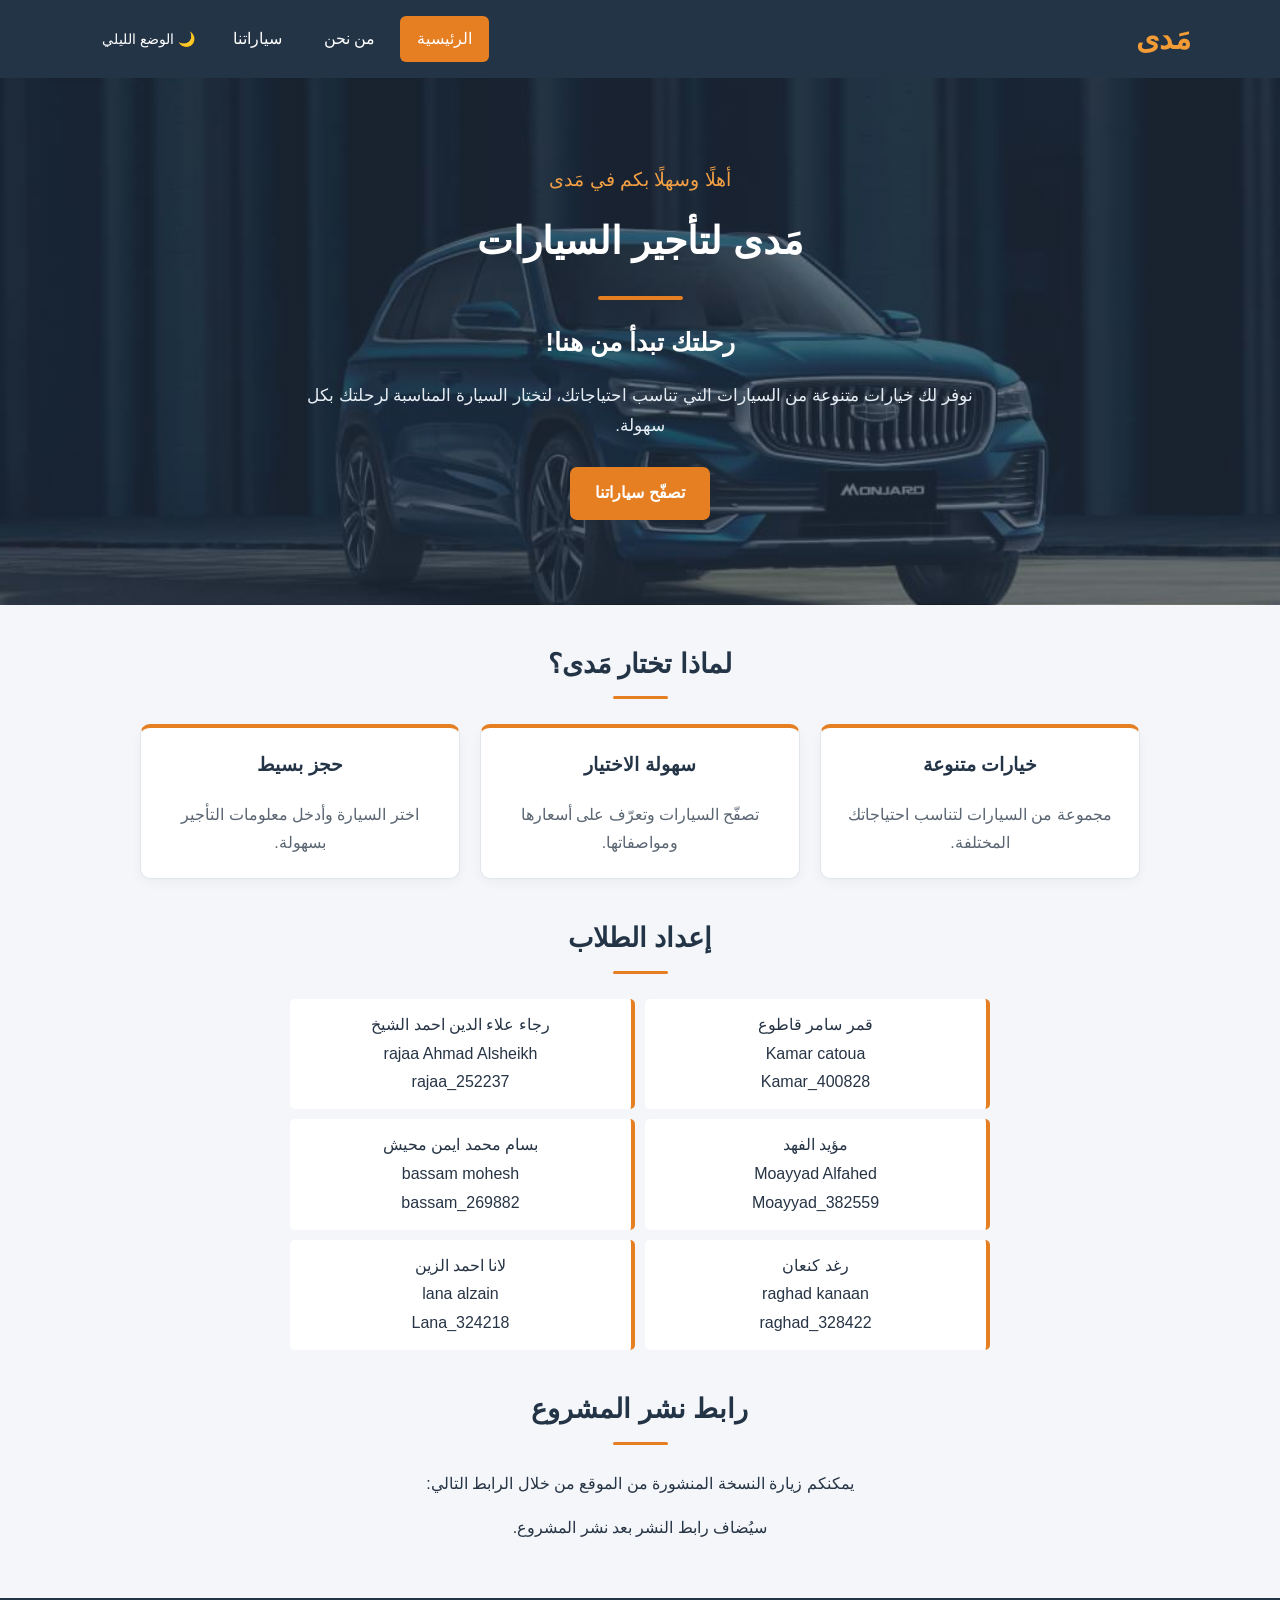
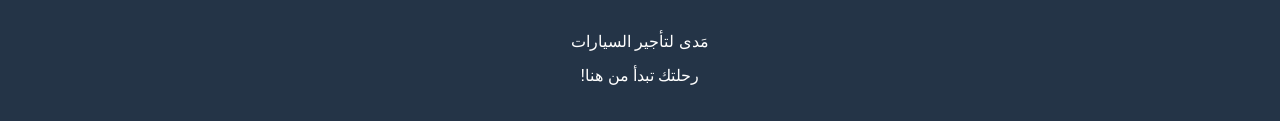
==== index.html @ 6b1735a7 "Add files via upload" ====
﻿<!DOCTYPE html>
<html xmlns="http://www.w3.org/1999/xhtml" lang="ar" xml:lang="ar">
<head>
    <meta charset="utf-8" />
    <meta name="viewport" content="width=device-width, initial-scale=1.0" />
    <title>مَدى لتأجير السيارات - الرئيسية</title>
    <link rel="stylesheet" type="text/css" href="about.css" />
</head>

<body>

    <div class="navigation">
        <div class="nav-container">
            <a href="home.html" class="logo">مَدى</a>

            <div class="nav-links">
                <a href="home.html" class="active">الرئيسية</a>
                <a href="Abouteus.html">من نحن</a>
                <a href="Cars.html">سياراتنا</a>
                <button type="button" id="themeToggle" class="theme-toggle">
                    🌙 الوضع الليلي
                </button>
            </div>
        </div>
    </div>

    <div class="hero">
        <div class="hero-content">

            <p class="welcome">أهلًا وسهلًا بكم في مَدى</p>

            <h1>مَدى لتأجير السيارات</h1>


            <div class="orange-line"></div>

            <h2>رحلتك تبدأ من هنا!</h2>

            <p class="intro">
                نوفر لك خيارات متنوعة من السيارات التي تناسب احتياجاتك،
                لتختار السيارة المناسبة لرحلتك بكل سهولة.
            </p>

            <a href="Cars.html" class="main-button">
                تصفّح سياراتنا
            </a>

        </div>
    </div>

    <div class="section">
        <h2 class="section-title">لماذا تختار مَدى؟</h2>

        <div class="feature-list">

            <div class="feature-box">
                <h3>خيارات متنوعة</h3>
                <p>
                    مجموعة من السيارات لتناسب احتياجاتك المختلفة.
                </p>
            </div>

            <div class="feature-box">
                <h3>سهولة الاختيار</h3>
                <p>
                    تصفّح السيارات وتعرّف على أسعارها ومواصفاتها.
                </p>
            </div>

            <div class="feature-box">
                <h3>حجز بسيط</h3>
                <p>
                    اختر السيارة وأدخل معلومات التأجير بسهولة.
                </p>
            </div>

        </div>
    </div>

    <div class="section team">
        <h2 class="section-title">إعداد الطلاب</h2>

        <div class="team-members">

            <p>
                قمر سامر قاطوع<br />
                Kamar catoua<br />
                Kamar_400828
            </p>

            <p>
                رجاء علاء الدين احمد الشيخ <br />
                rajaa Ahmad Alsheikh <br />
                rajaa_252237
            </p>

            <p>
                مؤيد الفهد  <br />
                Moayyad Alfahed <br />
                Moayyad_382559
            </p>

            <p>
                بسام محمد ايمن محيش <br />
                bassam mohesh<br />
                bassam_269882
            </p>

            <p>
                رغد كنعان <br />
                raghad kanaan<br />
                raghad_328422
            </p>

            <p>
                لانا احمد الزين <br />
                lana alzain<br />
                Lana_324218
            </p>

        </div>
    </div>

    <div class="section publication">
        <h2 class="section-title">رابط نشر المشروع</h2>

        <p>
            يمكنكم زيارة النسخة المنشورة من الموقع من خلال الرابط التالي:
        </p>

        <p>
            سيُضاف رابط النشر بعد نشر المشروع.
        </p>
    </div>

    <div class="footer">
        <p>مَدى لتأجير السيارات</p>
        <p>رحلتك تبدأ من هنا!</p>
    </div>
    <script type="text/javascript" src="https://code.jquery.com/jquery-3.7.1.min.js"></script>
    <script type="text/javascript" src="myFunctions.js"></script>
</body>
</html>
---- about.css ----
/* إعدادات الصفحة العامة */

* {
	box-sizing: border-box;
}

html {
	direction: rtl;
}

body {
	margin: 0;
	padding: 0;
	font-family: Arial, Tahoma, sans-serif;
	background-color: #f4f6f9;
	color: #263445;
	line-height: 1.8;
}

/* شريط التنقل */

.navigation {
	background-color: #243447;
	color: #ffffff;
	box-shadow: 0 3px 10px rgba(0, 0, 0, 0.12);
}

.nav-container {
	max-width: 1150px;
	min-height: 76px;
	margin: 0 auto;
	padding: 12px 24px;
	display: flex;
	align-items: center;
	justify-content: space-between;
	gap: 20px;
}

.logo {
	color: #f39c35;
	font-size: 30px;
	font-weight: bold;
	text-decoration: none;
}

.nav-links {
	display: flex;
	flex-wrap: wrap;
	gap: 8px;
}

	.nav-links a {
		color: #ffffff;
		text-decoration: none;
		padding: 9px 17px;
		border-radius: 6px;
		transition: background-color 0.2s ease;
	}

		.nav-links a:hover,
		.nav-links a.active {
			background-color: #e67e22;
			color: #ffffff;
		}

/* الواجهة الرئيسية */

.hero {
background-image: linear-gradient(
rgba(36, 52, 71, 0.65),
rgba(36, 52, 71, 0.65)
), url("images/car-bg.jpg");

background-size: cover;
background-position: center;
background-repeat: no-repeat;

color: #ffffff;
padding: 85px 20px;
text-align: center;

}

.hero-content {
	max-width: 800px;
	margin: 0 auto;
}

.page-hero {
	padding: 60px 20px;
}

.welcome {
	color: #f3a044;
	font-size: 19px;
	margin: 0 0 10px;
}

.hero h1 {
	font-size: 38px;
	margin: 10px 0;
}

.hero h2 {
	font-size: 25px;
	margin: 16px 0;
}

.orange-line {
	width: 85px;
	height: 4px;
	margin: 20px auto;
	background-color: #e67e22;
	border-radius: 5px;
}

.intro {
	max-width: 680px;
	margin: 15px auto 25px;
	color: #e6edf4;
	font-size: 17px;
}

/* الأزرار */

.main-button {
	display: inline-block;
	background-color: #e67e22;
	color: #ffffff;
	border: none;
	border-radius: 7px;
	padding: 12px 25px;
	font-size: 16px;
	font-family: inherit;
	font-weight: bold;
	text-decoration: none;
	text-align: center;
	cursor: pointer;
	transition: background-color 0.2s ease, transform 0.2s ease;
}

	.main-button:hover {
		background-color: #cf6814;
		transform: translateY(-2px);
	}

.small-button {
	background-color: #243447;
	color: #ffffff;
	border: none;
	border-radius: 5px;
	padding: 8px 12px;
	font-family: inherit;
	font-size: 13px;
	cursor: pointer;
	transition: background-color 0.2s ease;
}

	.small-button:hover {
		background-color: #e67e22;
	}

/* الأقسام العامة */

.section {
	max-width: 1150px;
	margin: 35px auto;
	padding: 0 24px;
}

.section-title {
	color: #243447;
	text-align: center;
	font-size: 27px;
	margin: 0 0 25px;
}

	.section-title:after {
		content: "";
		display: block;
		width: 55px;
		height: 3px;
		background-color: #e67e22;
		margin: 8px auto 0;
		border-radius: 5px;
	}

/* المميزات */

.feature-list {
	display: flex;
	flex-wrap: wrap;
	justify-content: center;
	gap: 20px;
}

.feature-box {
	flex: 1 1 220px;
	max-width: 320px;
	background-color: #ffffff;
	border: 1px solid #e1e6ec;
	border-top: 4px solid #e67e22;
	border-radius: 10px;
	padding: 20px 16px;
	text-align: center;
	box-shadow: 0 4px 12px rgba(0, 0, 0, 0.04);
}

	.feature-box h3 {
		color: #243447;
		margin-top: 0;
	}

	.feature-box p {
		margin-bottom: 0;
		color: #5b6673;
	}

/* أعضاء الفريق */

.team-members {
	display: grid;
	grid-template-columns: repeat(2, minmax(0, 1fr));
	gap: 10px;
	max-width: 700px;
	margin: 0 auto;
}

	.team-members p {
		width: auto;
		min-width: 0;
		margin: 0;
		padding: 12px 18px;
		background-color: #ffffff;
		border-right: 4px solid #e67e22;
		border-radius: 5px;
		text-align: center;
		overflow-wrap: anywhere;
	}

/* معلومات المكتب */

.info-box {
	max-width: 750px;
	margin: 0 auto;
	padding: 25px;
	background-color: #ffffff;
	border: 1px solid #e1e6ec;
	border-radius: 10px;
	box-shadow: 0 4px 12px rgba(0, 0, 0, 0.04);
}

	.info-box p {
		margin: 8px 0;
	}

	.info-box strong {
		color: #243447;
	}

/* رابط نشر المشروع */

.publication {
	text-align: center;
}

	.publication p {
		overflow-wrap: anywhere;
	}

/* جدول السيارات */

.table-note {
	text-align: center;
	color: #5b6673;
	margin-bottom: 20px;
}

.table-container {
	width: 100%;
	overflow-x: auto;
	background-color: #ffffff;
	border-radius: 10px;
	box-shadow: 0 4px 15px rgba(0, 0, 0, 0.05);
}

.cars-table {
	width: 100%;
	min-width: 720px;
	border-collapse: collapse;
	background-color: #ffffff;
}
	.cars-table th {
		background-color: #243447;
		color: #ffffff;
		padding: 15px 10px;
		text-align: center;
		white-space: nowrap;
	}

	.cars-table td {
		padding: 13px 10px;
		border-bottom: 1px solid #e4e8ed;
		text-align: center;
	}

	.cars-table tr:hover {
		background-color: #f8fafc;
	}

	.cars-table input[type="checkbox"] {
		width: 18px;
		height: 18px;
		accent-color: #e67e22;
		cursor: pointer;
	}

/* حاوية بطاقات التفاصيل
تقع خارج الجدول وتعرض بطاقتين في كل صف */

.car-details-container {
	display: grid;
	grid-template-columns: repeat(4, minmax(0, 1fr));
	align-items: start;
	gap: 8px;
	width: 100%;
	margin: 15px 0;
	direction: rtl;
}


	/* البطاقة الواحدة */
	.car-details-container .car-details {
		display: none;
		width: 100%;
		min-width: 0;
		box-sizing: border-box;
		margin: 0;
		padding: 8px;
		background-color: #ffffff;
		border: 1px solid #e1e6ec;
		border-top: 3px solid #e67e22;
		border-radius: 8px;
		box-shadow: 0 3px 8px rgba(0, 0, 0, 0.05);
		line-height: 1.4;
	}

		/* عنوان البطاقة */

		.car-details-container .car-details h3 {
			color: #243447;
			font-size: 18px;
			margin: 0 0 14px;
			text-align: center;
		}

	/* الصورة والمعلومات داخل البطاقة */

	.car-details-container .car-details-content {
		display: flex;
		flex-direction: column;
		align-items: stretch;
		gap: 12px;
		text-align: right;
	}

	/* صورة السيارة */

	.car-details-container .car-image {
		width: 100%;
		min-width: 0;
	}

		.car-details-container .car-image img {
			display: block;
			width: 100%;
			max-width: 100%;
			height: 170px;
			object-fit: cover;
			border-radius: 7px;
		}

	/* معلومات السيارة */

	.car-details-container .car-info {
		width: 100%;
		min-width: 0;
	}

		.car-details-container .car-info p {
			margin: 5px 0;
			font-size: 14px;
			overflow-wrap: anywhere;
		}

		.car-details-container .car-info strong {
			color: #243447;
		}

/* زر متابعة التأجير */

.continue-area {
	text-align: center;
	margin-top: 25px;
}

/* نموذج التأجير */

.form-section {
	max-width: 760px;
}

#rentalForm {
	display: none;
}

	#rentalForm fieldset {
		border: 1px solid #dce2e9;
		border-top: 4px solid #e67e22;
		border-radius: 10px;
		background-color: #ffffff;
		padding: 25px;
		box-shadow: 0 4px 15px rgba(0, 0, 0, 0.05);
	}

	#rentalForm legend {
		padding: 5px 15px;
		color: #243447;
		font-size: 22px;
		font-weight: bold;
	}

.form-note {
	color: #5b6673;
	margin-top: 0;
}

.form-group {
	margin-bottom: 20px;
}

	.form-group label {
		display: block;
		margin-bottom: 7px;
		font-weight: bold;
		color: #243447;
	}

	.form-group input {
		display: block;
		width: 100%;
		min-height: 45px;
		padding: 10px 12px;
		border: 1px solid #cbd3dd;
		border-radius: 6px;
		background-color: #ffffff;
		color: #263445;
		font-family: inherit;
		font-size: 15px;
	}

		.form-group input:focus {
			outline: none;
			border-color: #e67e22;
			box-shadow: 0 0 0 3px rgba(230, 126, 34, 0.12);
		}

.form-buttons {
	margin-top: 25px;
	text-align: center;
}

/* رسائل التنبيه */

#messageBox {
	display: none;
	position: fixed;
	top: 20px;
	left: 50%;
	width: 90%;
	max-width: 450px;
	padding: 14px 20px;
	background-color: #243447;
	color: #ffffff;
	border-top: 4px solid #e67e22;
	border-radius: 8px;
	box-shadow: 0 5px 20px rgba(0, 0, 0, 0.2);
	text-align: center;
	box-sizing: border-box;
	z-index: 1000;
	opacity: 0;
	transform: translate(-50%, -30px);
	transition: opacity 0.4s ease, transform 0.4s ease;
	overflow-wrap: anywhere;
}

	#messageBox.show {
		opacity: 1;
		transform: translate(-50%, 0);
	}

/* النتيجة النهائية */

.result-box {
	margin-top: 20px;
	padding: 20px;
	background-color: #f0f8f2;
	border: 1px solid #b8dfc2;
	border-right: 5px solid #39804a;
	border-radius: 8px;
	text-align: right;
}

	.result-box h3 {
		color: #28663a;
		margin-top: 0;
	}

	.result-box p {
		margin: 8px 0;
	}

.result-total {
	font-size: 20px;
	font-weight: bold;
	color: #28663a;
}

/* أسفل الصفحات */

.footer {
	margin-top: 55px;
	padding: 25px 15px;
	background-color: #243447;
	color: #ffffff;
	text-align: center;
}

	.footer p {
		margin: 5px 0;
	}

/* تنسيق الشاشات الصغيرة */

@media screen and (max-width: 650px) {

	.nav-container {
		flex-direction: column;
		justify-content: center;
		gap: 10px;
	}

	.nav-links {
		justify-content: center;
	}

		.nav-links a {
			padding: 8px 11px;
			font-size: 14px;
		}

	.hero {
		padding: 55px 18px;
	}

		.hero h1 {
			font-size: 29px;
		}

		.hero h2 {
			font-size: 21px;
		}

	.intro {
		font-size: 15px;
	}

	.section {
		margin: 25px auto;
		padding: 0 14px;
	}

	.section-title {
		font-size: 23px;
	}

	#rentalForm fieldset {
		padding: 16px;
	}

	#messageBox {
		top: 10px;
	}

	.team-members {
		grid-template-columns: 1fr;
	}
}

/* عرض بطاقة واحدة في كل صف على الشاشات الضيقة */

@media screen and (max-width: 600px) {
	.car-details-container {
		grid-template-columns: 1fr;
		gap: 15px;
	}

		.car-details-container .car-details {
			padding: 12px;
		}

		.car-details-container .car-image img {
			height: 190px;
		}
}
/* زر الوضع الليلي والنهاري */

.theme-toggle {
	background-color: transparent;
	color: #ffffff;
	border: 1px solid transparent;
	border-radius: 6px;
	padding: 8px 12px;
	cursor: pointer;
	font-family: inherit;
	font-size: 14px;
	transition: background-color 0.2s ease;
}

	.theme-toggle:hover {
		background-color: #e67e22;
		color: #ffffff;
	}
/* ألوان الوضع الليلي */
body.dark-mode {
	background-color: #18212b;
	color: #f1f1f1;
}

	/* شريط التنقل */
	body.dark-mode .navigation {
		background-color: #111820;
	}

	/* العناوين والنصوص */
	body.dark-mode h1,
	body.dark-mode h2,
	body.dark-mode h3,
	body.dark-mode p,
	body.dark-mode label,
	body.dark-mode .section-title {
		color: #f1f1f1;
	}

	/* أقسام الموقع والبطاقات */
	body.dark-mode .section,
	body.dark-mode .car-details,
	body.dark-mode .team-member,
	body.dark-mode .result-box {
		background-color: #243447;
		color: #f1f1f1;
	}

	/* جدول السيارات */
	body.dark-mode .cars-table {
		background-color: #243447;
		color: #f1f1f1;
	}

		body.dark-mode .cars-table th {
			background-color: #111820;
			color: #ffffff;
		}

		body.dark-mode .cars-table td {
			background-color: #243447;
			color: #f1f1f1;
			border-color: #465565;
		}

	/* حقول النموذج */
	body.dark-mode input,
	body.dark-mode select,
	body.dark-mode textarea {
		background-color: #18212b;
		color: #ffffff;
		border-color: #586777;
	}

	/* روابط التنقل */
	body.dark-mode .nav-links a {
		color: #ffffff;
	}

	/* الحفاظ على وضوح الزر */
	body.dark-mode .theme-toggle {
		background-color: #e67e22;
		color: #ffffff;
	}
	/* ================================= /
/ وضوح الكتابة داخل المربعات /
/ ================================= */

	body.dark-mode .feature-box,
	body.dark-mode .feature-box h3,
	body.dark-mode .feature-box p,
	body.dark-mode .team-members p,
	body.dark-mode .car-info,
	body.dark-mode .car-info p,
	body.dark-mode .car-info,
	body.dark-mode .car-info p,
	body.dark-mode .car-info strong,
	body.dark-mode .car-details h3,
	body.dark-mode .car-details p,
	body.dark-mode .result-box p,
	body.dark-mode .result-box h3 {
		color: #f1f1f1;
	}

	/* خلفية المربعات */

	body.dark-mode .feature-box,
	body.dark-mode .team-members p {
		background-color: #243447;
	}

	/* ================================= /
/ صفحة من نحن /
/ ================================= */

	body.dark-mode .info-box,
	body.dark-mode .info-box p,
	body.dark-mode .section,
	body.dark-mode .section-title {
		color: #f1f1f1;
	}

	body.dark-mode .info-box {
		background-color: #243447;
	}

	/* نموذج تأجير السيارات بالوضع الليلي */

	body.dark-mode #rentalForm {
		background-color: #243447;
		color: #ffffff;
	}

		body.dark-mode #rentalForm fieldset {
			background-color: #243447;
			border: 1px solid #465565;
		}

		body.dark-mode #rentalForm legend,
		body.dark-mode #rentalForm .form-note,
		body.dark-mode #rentalForm .form-group label {
			color: #ffffff;
		}

		body.dark-mode #rentalForm input,
		body.dark-mode #rentalForm select,
		body.dark-mode #rentalForm textarea {
			background-color: #18212b;
			color: #ffffff;
			border: 1px solid #586777;
		}

			body.dark-mode #rentalForm input::placeholder {
				color: #c5ced8;
				opacity: 1;
			}
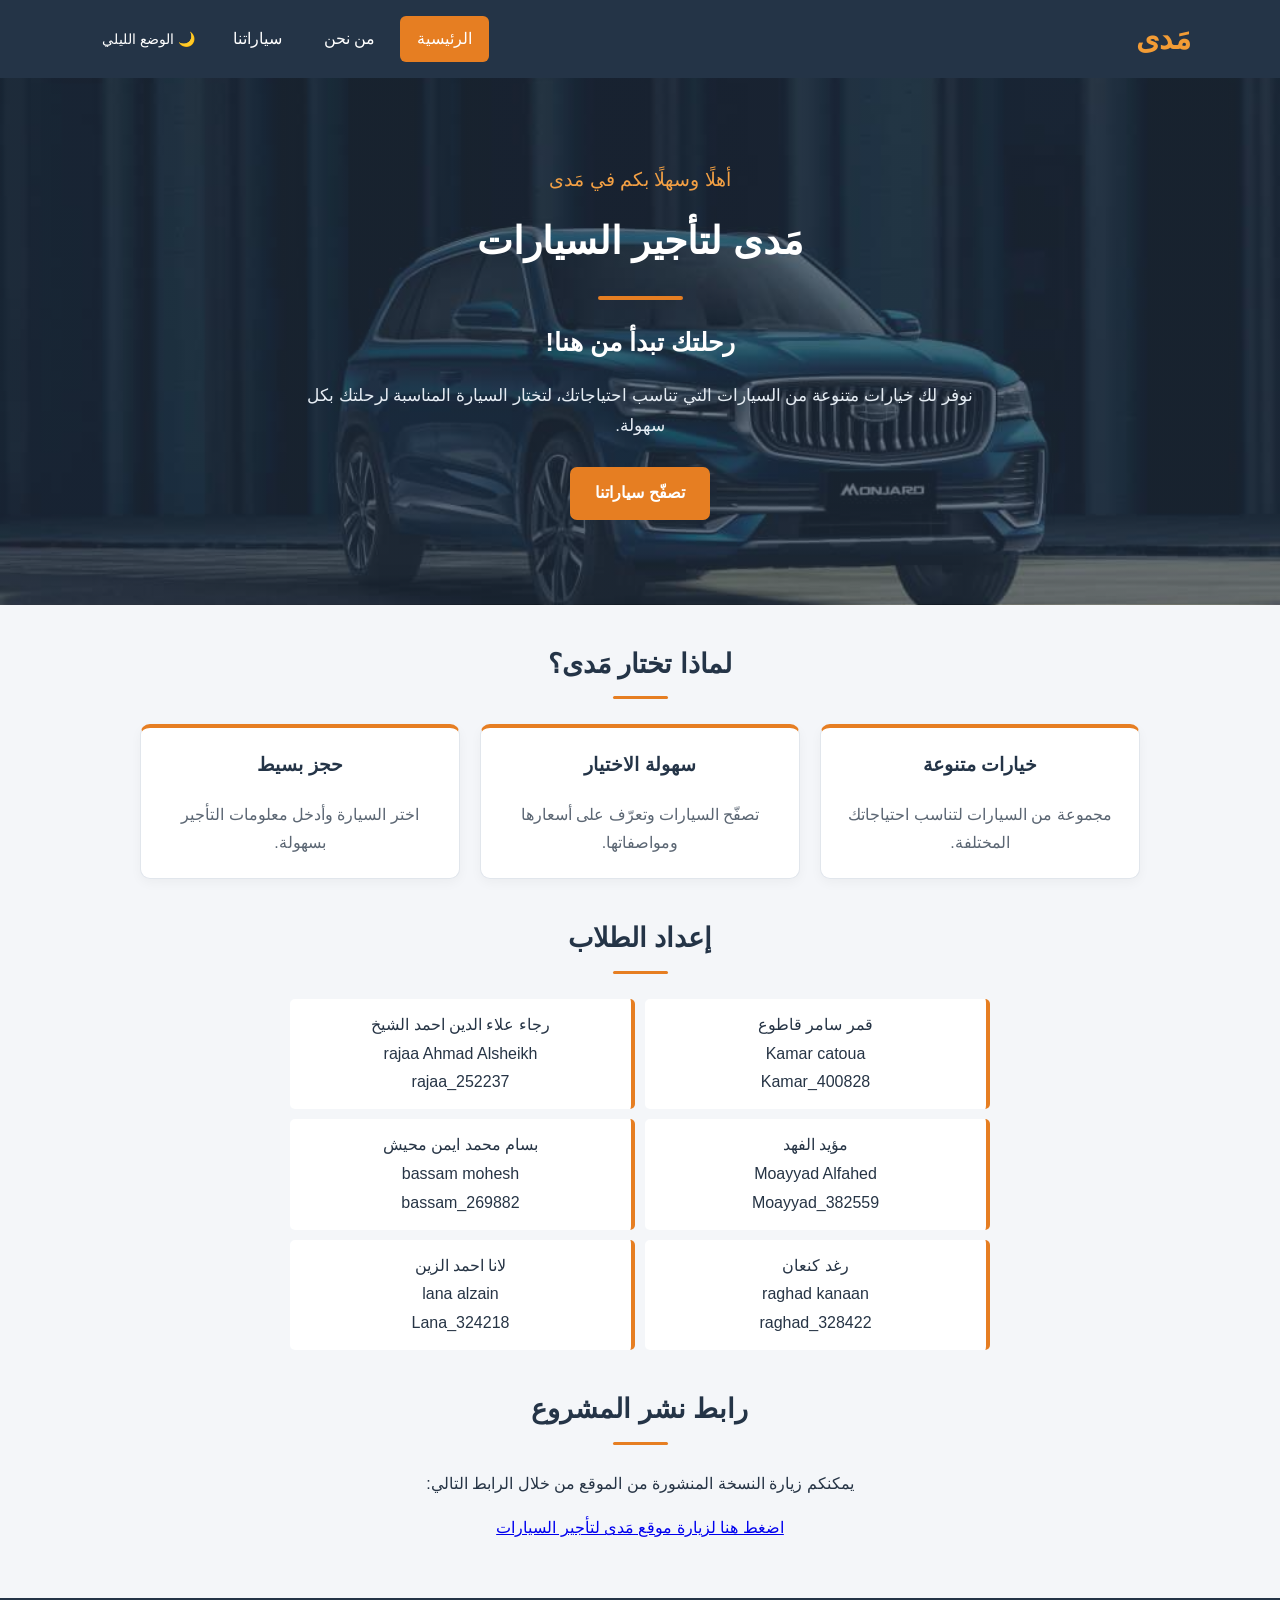
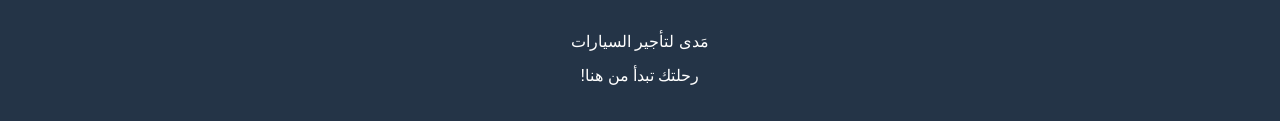
==== commit 31a73238: "Update index.html" ====
--- a/index.html
+++ b/index.html
@@ -16,7 +16,7 @@
             <div class="nav-links">
                 <a href="home.html" class="active">الرئيسية</a>
                 <a href="Abouteus.html">من نحن</a>
-                <a href="Cars.html">سياراتنا</a>
+                <a href="cars.html">سياراتنا</a>
                 <button type="button" id="themeToggle" class="theme-toggle">
                     🌙 الوضع الليلي
                 </button>
@@ -41,7 +41,7 @@
                 لتختار السيارة المناسبة لرحلتك بكل سهولة.
             </p>
 
-            <a href="Cars.html" class="main-button">
+            <a href="cars.html" class="main-button">
                 تصفّح سياراتنا
             </a>
 
@@ -129,7 +129,9 @@
         </p>
 
         <p>
-            سيُضاف رابط النشر بعد نشر المشروع.
+           <p>
+    <a href="https://kamarcatoua.github.io/mada-car-rental/" target="_blank">اضغط هنا لزيارة موقع مَدى لتأجير السيارات</a>
+</p>
         </p>
     </div>
 
@@ -140,4 +142,4 @@
     <script type="text/javascript" src="https://code.jquery.com/jquery-3.7.1.min.js"></script>
     <script type="text/javascript" src="myFunctions.js"></script>
 </body>
-</html>+</html>
